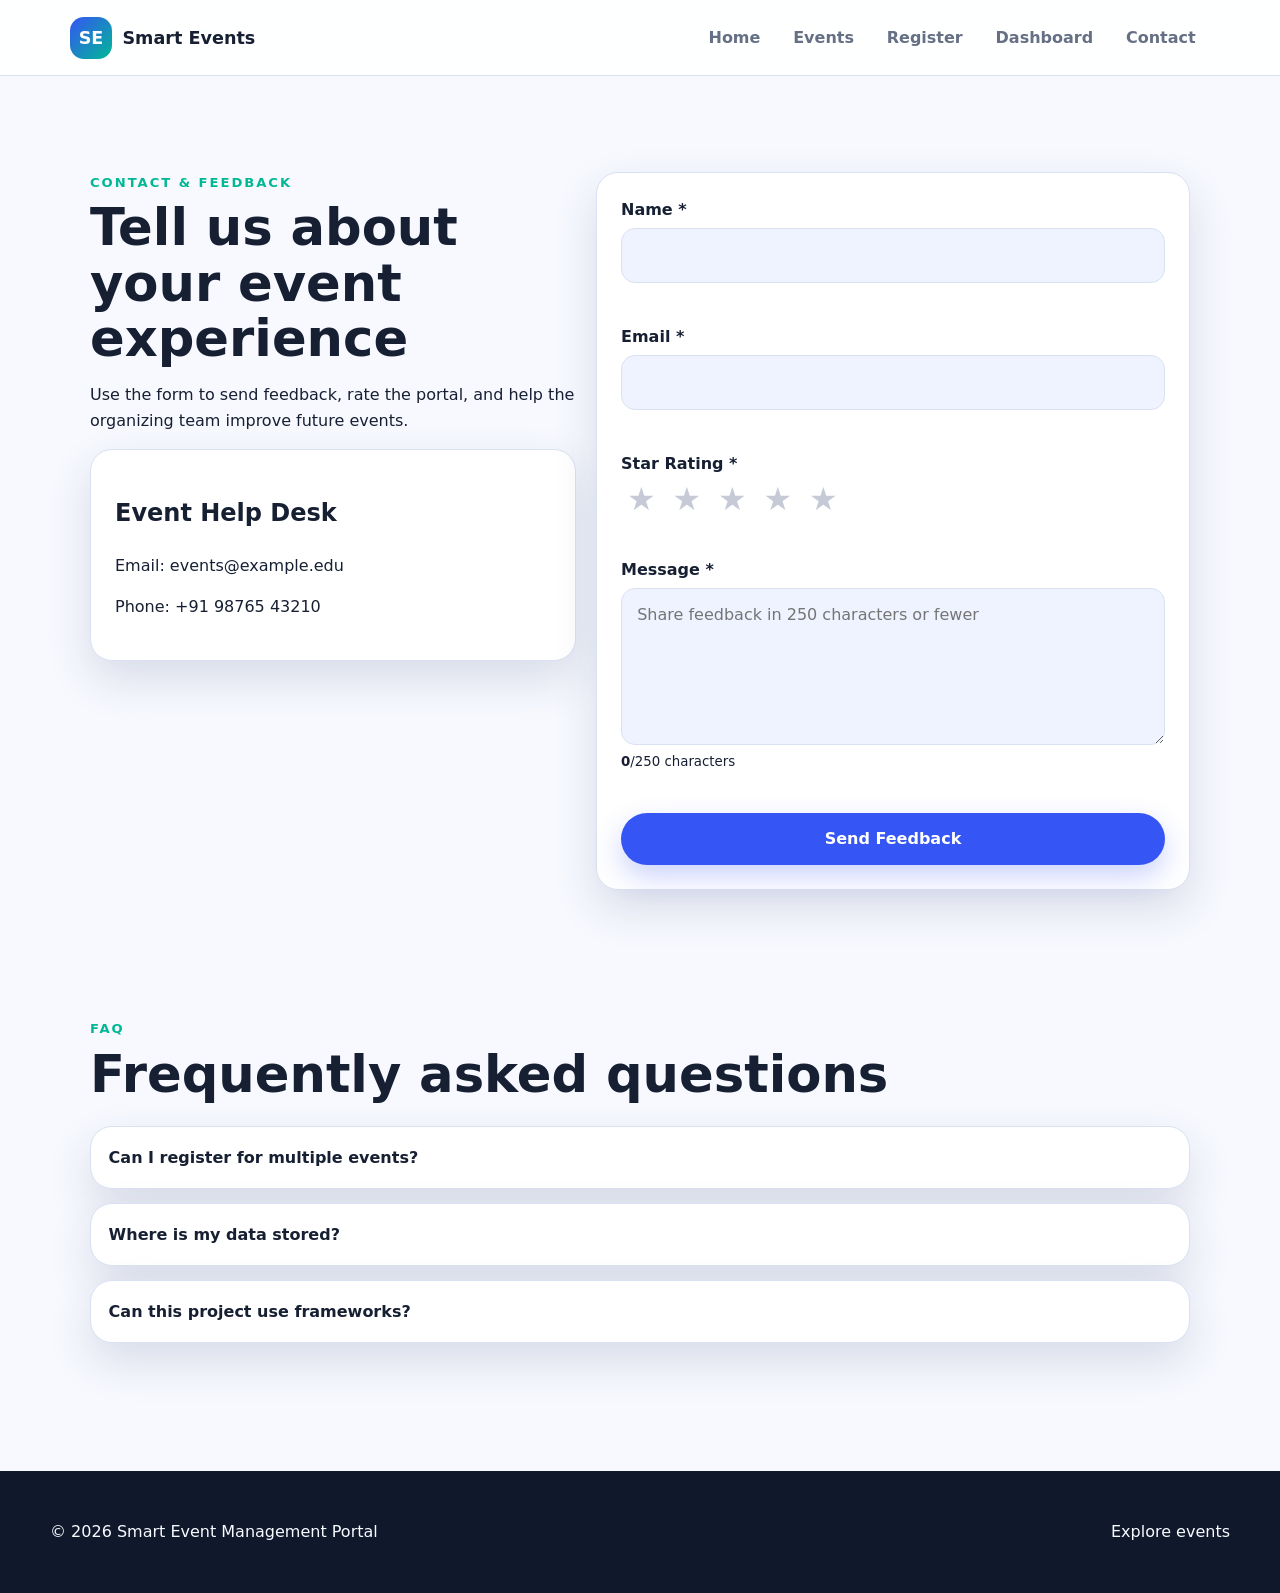
==== contact.html @ 83e4be07 "Build smart event management portal" ====
<!doctype html>
<html lang="en">
  <head>
    <meta charset="UTF-8" />
    <meta name="viewport" content="width=device-width, initial-scale=1.0" />
    <meta
      name="description"
      content="Contact and feedback page for Smart Event Management Portal."
    />
    <title>Contact & Feedback | Smart Event Management Portal</title>
    <link rel="stylesheet" href="css/style.css" />
  </head>
  <body data-page="contact">
    <header class="site-header">
      <nav class="navbar" aria-label="Main navigation">
        <a class="brand" href="index.html"
          ><span class="brand-mark">SE</span><span>Smart Events</span></a
        >
        <button
          class="nav-toggle"
          type="button"
          aria-expanded="false"
          aria-controls="primary-menu"
        >
          ☰
        </button>
        <ul class="nav-menu" id="primary-menu">
          <li><a href="index.html">Home</a></li>
          <li><a href="index.html#events">Events</a></li>
          <li><a href="register.html">Register</a></li>
          <li><a href="dashboard.html">Dashboard</a></li>
          <li><a href="contact.html">Contact</a></li>
        </ul>
      </nav>
    </header>

    <main class="page-shell">
      <section class="section contact-grid">
        <div>
          <p class="eyebrow">Contact & feedback</p>
          <h1>Tell us about your event experience</h1>
          <p>
            Use the form to send feedback, rate the portal, and help the
            organizing team improve future events.
          </p>
          <div class="contact-card">
            <h2>Event Help Desk</h2>
            <p>Email: events@example.edu</p>
            <p>Phone: +91 98765 43210</p>
          </div>
        </div>
        <form class="card-form" id="feedback-form" novalidate>
          <div class="form-message" id="feedback-message" role="status"></div>
          <label class="field">
            <span>Name *</span>
            <input type="text" id="feedback-name" name="name" required />
            <small class="error" data-error-for="feedback-name"></small>
          </label>
          <label class="field">
            <span>Email *</span>
            <input type="email" id="feedback-email" name="email" required />
            <small class="error" data-error-for="feedback-email"></small>
          </label>
          <div class="field">
            <span>Star Rating *</span>
            <div
              class="stars"
              id="star-rating"
              role="radiogroup"
              aria-label="Rate your experience"
            >
              <button type="button" data-rating="1" aria-label="1 star">
                ★
              </button>
              <button type="button" data-rating="2" aria-label="2 stars">
                ★
              </button>
              <button type="button" data-rating="3" aria-label="3 stars">
                ★
              </button>
              <button type="button" data-rating="4" aria-label="4 stars">
                ★
              </button>
              <button type="button" data-rating="5" aria-label="5 stars">
                ★
              </button>
            </div>
            <input type="hidden" id="rating-value" name="rating" required />
            <small class="error" data-error-for="rating-value"></small>
          </div>
          <label class="field">
            <span>Message *</span>
            <textarea
              id="feedback-text"
              name="message"
              rows="5"
              maxlength="250"
              required
              placeholder="Share feedback in 250 characters or fewer"
            ></textarea>
            <small><span id="char-count">0</span>/250 characters</small>
            <small class="error" data-error-for="feedback-text"></small>
          </label>
          <button class="btn primary full" type="submit">Send Feedback</button>
        </form>
      </section>

      <section class="section faq-section">
        <div class="section-heading">
          <p class="eyebrow">FAQ</p>
          <h2>Frequently asked questions</h2>
        </div>
        <div class="accordion" id="faq-accordion">
          <article class="faq-item">
            <button type="button" aria-expanded="false">
              Can I register for multiple events?
            </button>
            <p>
              Yes. Submit the registration form separately for each event you
              want to attend.
            </p>
          </article>
          <article class="faq-item">
            <button type="button" aria-expanded="false">
              Where is my data stored?
            </button>
            <p>
              Registration details are temporarily stored in your browser local
              storage for this mini project.
            </p>
          </article>
          <article class="faq-item">
            <button type="button" aria-expanded="false">
              Can this project use frameworks?
            </button>
            <p>
              No. The implementation is intentionally built with only HTML5,
              CSS3, and vanilla JavaScript.
            </p>
          </article>
        </div>
      </section>
    </main>

    <footer class="site-footer compact-footer">
      <p>© 2026 Smart Event Management Portal</p>
      <a href="index.html#events">Explore events</a>
    </footer>
    <script src="js/script.js"></script>
  </body>
</html>
---- css/style.css ----
:root {
  color-scheme: light;
  --bg: #f7f9ff;
  --surface: #ffffff;
  --surface-2: #eef3ff;
  --text: #172033;
  --muted: #667085;
  --primary: #3655f5;
  --primary-dark: #243bb0;
  --accent: #00b894;
  --danger: #dc3545;
  --warning: #f7b731;
  --border: #d9e1f2;
  --shadow: 0 18px 45px rgba(31, 45, 88, 0.14);
  --radius: 22px;
  --max-width: 1180px;
  font-family:
    Inter,
    ui-sans-serif,
    system-ui,
    -apple-system,
    BlinkMacSystemFont,
    "Segoe UI",
    sans-serif;
}

* {
  box-sizing: border-box;
}

html {
  scroll-behavior: smooth;
}

body {
  margin: 0;
  background: var(--bg);
  color: var(--text);
  line-height: 1.6;
}

body.dark-theme {
  color-scheme: dark;
  --bg: #0d1325;
  --surface: #161f36;
  --surface-2: #101a30;
  --text: #f5f7fb;
  --muted: #aab4c8;
  --primary: #7c8cff;
  --primary-dark: #b8c0ff;
  --accent: #41e2bf;
  --border: #2b3755;
  --shadow: 0 18px 45px rgba(0, 0, 0, 0.32);
}

a {
  color: inherit;
  text-decoration: none;
}

button,
input,
select,
textarea {
  font: inherit;
}

.site-header {
  position: sticky;
  top: 0;
  z-index: 20;
  background: rgba(255, 255, 255, 0.88);
  border-bottom: 1px solid var(--border);
  backdrop-filter: blur(18px);
}

.dark-theme .site-header {
  background: rgba(13, 19, 37, 0.88);
}

.navbar {
  align-items: center;
  display: flex;
  gap: 1rem;
  justify-content: space-between;
  margin: 0 auto;
  max-width: var(--max-width);
  padding: 0.9rem 1.25rem;
}

.brand {
  align-items: center;
  display: inline-flex;
  font-size: 1.1rem;
  font-weight: 800;
  gap: 0.65rem;
}

.brand-mark {
  background: linear-gradient(135deg, var(--primary), var(--accent));
  border-radius: 14px;
  color: #fff;
  display: grid;
  height: 42px;
  place-items: center;
  width: 42px;
}

.nav-menu {
  align-items: center;
  display: flex;
  gap: 0.25rem;
  list-style: none;
  margin: 0;
  padding: 0;
}

.nav-menu a,
.theme-toggle {
  border-radius: 999px;
  color: var(--muted);
  display: inline-flex;
  font-weight: 700;
  padding: 0.65rem 0.9rem;
  transition:
    background 0.2s ease,
    color 0.2s ease,
    transform 0.2s ease;
}

.nav-menu a:hover,
.theme-toggle:hover {
  background: var(--surface-2);
  color: var(--primary);
  transform: translateY(-1px);
}

.theme-toggle,
.nav-toggle {
  background: var(--surface);
  border: 1px solid var(--border);
  cursor: pointer;
}

.nav-toggle {
  border-radius: 12px;
  display: none;
  padding: 0.45rem 0.65rem;
}

.hero {
  margin: 0 auto;
  max-width: 1440px;
  padding: 1.5rem;
}

.hero-slider {
  border-radius: 32px;
  box-shadow: var(--shadow);
  min-height: 520px;
  overflow: hidden;
  position: relative;
}

.slide {
  align-items: center;
  background: linear-gradient(135deg, #1a237e, #3655f5 52%, #00b894);
  color: #fff;
  display: none;
  inset: 0;
  min-height: 520px;
  padding: clamp(2rem, 6vw, 5rem);
  position: absolute;
}

.slide::after {
  background:
    radial-gradient(
      circle at top right,
      rgba(255, 255, 255, 0.32),
      transparent 35%
    ),
    radial-gradient(
      circle at 75% 70%,
      rgba(255, 255, 255, 0.2),
      transparent 28%
    );
  content: "";
  inset: 0;
  pointer-events: none;
  position: absolute;
}

.slide[data-gradient="culture"] {
  background: linear-gradient(135deg, #7b2ff7, #f107a3 56%, #f7b731);
}

.slide[data-gradient="sports"] {
  background: linear-gradient(135deg, #0f2027, #2c5364 55%, #00b894);
}

.slide.active {
  display: flex;
  position: relative;
}

.slide-content {
  max-width: 720px;
  position: relative;
  z-index: 1;
}

.slide h1,
.slide h2 {
  font-size: clamp(2.4rem, 6vw, 5.3rem);
  line-height: 1;
  margin: 0.4rem 0 1.25rem;
}

.slide p {
  font-size: clamp(1rem, 2vw, 1.25rem);
  max-width: 650px;
}

.eyebrow {
  color: var(--accent);
  font-size: 0.82rem;
  font-weight: 900;
  letter-spacing: 0.15em;
  margin: 0 0 0.45rem;
  text-transform: uppercase;
}

.slide .eyebrow {
  color: #fff;
  opacity: 0.9;
}

.hero-actions,
.slider-controls,
.section-heading.split,
.event-tools {
  align-items: center;
  display: flex;
  gap: 1rem;
}

.slider-controls {
  justify-content: center;
  margin-top: -3.5rem;
  position: relative;
  z-index: 2;
}

.slider-dot {
  background: rgba(255, 255, 255, 0.55);
  border: 0;
  border-radius: 999px;
  cursor: pointer;
  height: 12px;
  width: 34px;
}

.slider-dot.active {
  background: #fff;
}

.btn {
  align-items: center;
  border: 0;
  border-radius: 999px;
  cursor: pointer;
  display: inline-flex;
  font-weight: 800;
  justify-content: center;
  padding: 0.85rem 1.25rem;
  transition:
    transform 0.2s ease,
    box-shadow 0.2s ease;
}

.btn:hover {
  transform: translateY(-2px);
}

.btn.primary {
  background: var(--primary);
  box-shadow: 0 12px 28px rgba(54, 85, 245, 0.25);
  color: #fff;
}

.btn.secondary {
  background: rgba(255, 255, 255, 0.18);
  border: 1px solid rgba(255, 255, 255, 0.5);
  color: #fff;
}

.btn.danger {
  background: var(--danger);
  color: #fff;
}

.btn.full {
  width: 100%;
}

.section,
.page-shell {
  margin: 0 auto;
  max-width: var(--max-width);
  padding: 4rem 1.25rem;
}

.page-shell {
  padding-top: 2rem;
}

.section-heading {
  margin-bottom: 1.5rem;
}

.section-heading h2,
.form-intro h1,
.dashboard-hero h1,
.contact-grid h1 {
  font-size: clamp(2rem, 4vw, 3.25rem);
  line-height: 1.08;
  margin: 0;
}

.section-heading.split {
  justify-content: space-between;
}

.text-link {
  color: var(--primary);
  font-weight: 900;
}

.about-grid,
.event-grid,
.form-layout,
.contact-grid,
.dashboard-hero {
  display: grid;
  gap: 1.25rem;
}

.about-grid {
  grid-template-columns: repeat(3, 1fr);
}

.info-card,
.event-card,
.card-form,
.stat-card,
.dashboard-item,
.contact-card,
.faq-item {
  background: var(--surface);
  border: 1px solid var(--border);
  border-radius: var(--radius);
  box-shadow: var(--shadow);
}

.info-card,
.contact-card {
  padding: 1.5rem;
}

.event-tools {
  background: var(--surface);
  border: 1px solid var(--border);
  border-radius: var(--radius);
  box-shadow: var(--shadow);
  flex-wrap: wrap;
  margin-bottom: 1.5rem;
  padding: 1rem;
}

.field {
  display: grid;
  gap: 0.35rem;
  margin-bottom: 1rem;
}

.field.compact {
  flex: 1 1 210px;
  margin: 0;
}

.field span,
.field legend {
  color: var(--text);
  font-weight: 800;
}

input,
select,
textarea {
  background: var(--surface-2);
  border: 1px solid var(--border);
  border-radius: 14px;
  color: var(--text);
  outline: none;
  padding: 0.85rem 0.95rem;
  width: 100%;
}

input:focus,
select:focus,
textarea:focus {
  border-color: var(--primary);
  box-shadow: 0 0 0 4px rgba(54, 85, 245, 0.12);
}

.event-grid {
  grid-template-columns: repeat(3, 1fr);
}

.event-card {
  display: grid;
  overflow: hidden;
}

.event-art {
  align-items: end;
  background: linear-gradient(135deg, var(--primary), var(--accent));
  color: #fff;
  display: flex;
  min-height: 170px;
  padding: 1rem;
}

.event-art.cultural {
  background: linear-gradient(135deg, #7b2ff7, #f107a3);
}
.event-art.technical {
  background: linear-gradient(135deg, #3655f5, #00b894);
}
.event-art.sports {
  background: linear-gradient(135deg, #0f2027, #2c5364);
}
.event-art.workshop {
  background: linear-gradient(135deg, #f7b731, #fc4a1a);
}
.event-art.social {
  background: linear-gradient(135deg, #11998e, #38ef7d);
}

.event-card-body {
  display: grid;
  gap: 0.7rem;
  padding: 1.2rem;
}

.badge-row {
  align-items: center;
  display: flex;
  flex-wrap: wrap;
  gap: 0.5rem;
}

.badge {
  background: var(--surface-2);
  border-radius: 999px;
  color: var(--primary);
  font-size: 0.78rem;
  font-weight: 900;
  padding: 0.3rem 0.65rem;
  text-transform: uppercase;
}

.form-layout,
.contact-grid,
.dashboard-hero {
  align-items: start;
  grid-template-columns: 0.9fr 1.1fr;
}

.card-form {
  padding: 1.5rem;
}

.check-list {
  list-style: none;
  padding: 0;
}

.check-list li {
  margin: 0.45rem 0;
}

.check-list li::before {
  color: var(--accent);
  content: "✓ ";
  font-weight: 900;
}

.radio-group {
  border: 0;
  padding: 0;
}

.radio-group label {
  align-items: center;
  display: inline-flex;
  gap: 0.35rem;
  margin-right: 1rem;
}

.radio-group input {
  width: auto;
}

.error {
  color: var(--danger);
  min-height: 1.2rem;
}

.form-message {
  border-radius: 14px;
  display: none;
  font-weight: 800;
  margin-bottom: 1rem;
  padding: 0.85rem;
}

.form-message.success {
  background: rgba(0, 184, 148, 0.13);
  color: #08775f;
  display: block;
}

.form-message.error-message {
  background: rgba(220, 53, 69, 0.12);
  color: var(--danger);
  display: block;
}

meter {
  height: 12px;
  width: 100%;
}

.stat-card {
  padding: 2rem;
  text-align: center;
}

.stat-card span {
  color: var(--primary);
  display: block;
  font-size: 4rem;
  font-weight: 900;
  line-height: 1;
}

.dashboard-list {
  display: grid;
  gap: 1rem;
}

.dashboard-item {
  align-items: center;
  display: grid;
  gap: 1rem;
  grid-template-columns: 1fr auto;
  padding: 1.2rem;
}

.countdown {
  background: var(--surface-2);
  border-radius: 16px;
  color: var(--primary);
  font-weight: 900;
  padding: 0.9rem;
  text-align: center;
}

.empty-state {
  background: var(--surface);
  border: 1px dashed var(--border);
  border-radius: var(--radius);
  padding: 2rem;
  text-align: center;
}

.stars {
  display: flex;
  gap: 0.3rem;
}

.stars button {
  background: transparent;
  border: 0;
  color: #c5cad6;
  cursor: pointer;
  font-size: 2rem;
  line-height: 1;
}

.stars button.active,
.stars button:hover,
.stars button:hover ~ button.active {
  color: var(--warning);
}

.accordion {
  display: grid;
  gap: 0.9rem;
}

.faq-item {
  overflow: hidden;
}

.faq-item button {
  background: transparent;
  border: 0;
  color: var(--text);
  cursor: pointer;
  font-weight: 900;
  padding: 1.1rem;
  text-align: left;
  width: 100%;
}

.faq-item p {
  display: none;
  margin: 0;
  padding: 0 1.1rem 1.1rem;
}

.faq-item.open p {
  display: block;
}

.site-footer {
  align-items: center;
  background: #10182c;
  color: #f8fbff;
  display: flex;
  gap: 1rem;
  justify-content: space-between;
  margin-top: 2rem;
  padding: 2rem max(1.25rem, calc((100vw - var(--max-width)) / 2));
}

.site-footer nav {
  display: flex;
  flex-wrap: wrap;
  gap: 1rem;
}

.compact-footer {
  margin-top: 0;
}

@media (max-width: 900px) {
  .nav-toggle {
    display: inline-flex;
  }

  .nav-menu {
    background: var(--surface);
    border: 1px solid var(--border);
    border-radius: 18px;
    box-shadow: var(--shadow);
    display: none;
    left: 1rem;
    padding: 0.75rem;
    position: absolute;
    right: 1rem;
    top: 74px;
  }

  .nav-menu.open {
    display: grid;
  }

  .about-grid,
  .event-grid,
  .form-layout,
  .contact-grid,
  .dashboard-hero {
    grid-template-columns: 1fr;
  }

  .section-heading.split,
  .dashboard-item,
  .site-footer {
    align-items: stretch;
    flex-direction: column;
  }
}

@media (max-width: 620px) {
  .hero {
    padding: 0.75rem;
  }

  .hero-slider,
  .slide {
    min-height: 560px;
  }

  .hero-actions,
  .event-tools {
    align-items: stretch;
    flex-direction: column;
  }

  .btn {
    width: 100%;
  }

  .section,
  .page-shell {
    padding: 2.5rem 1rem;
  }
}
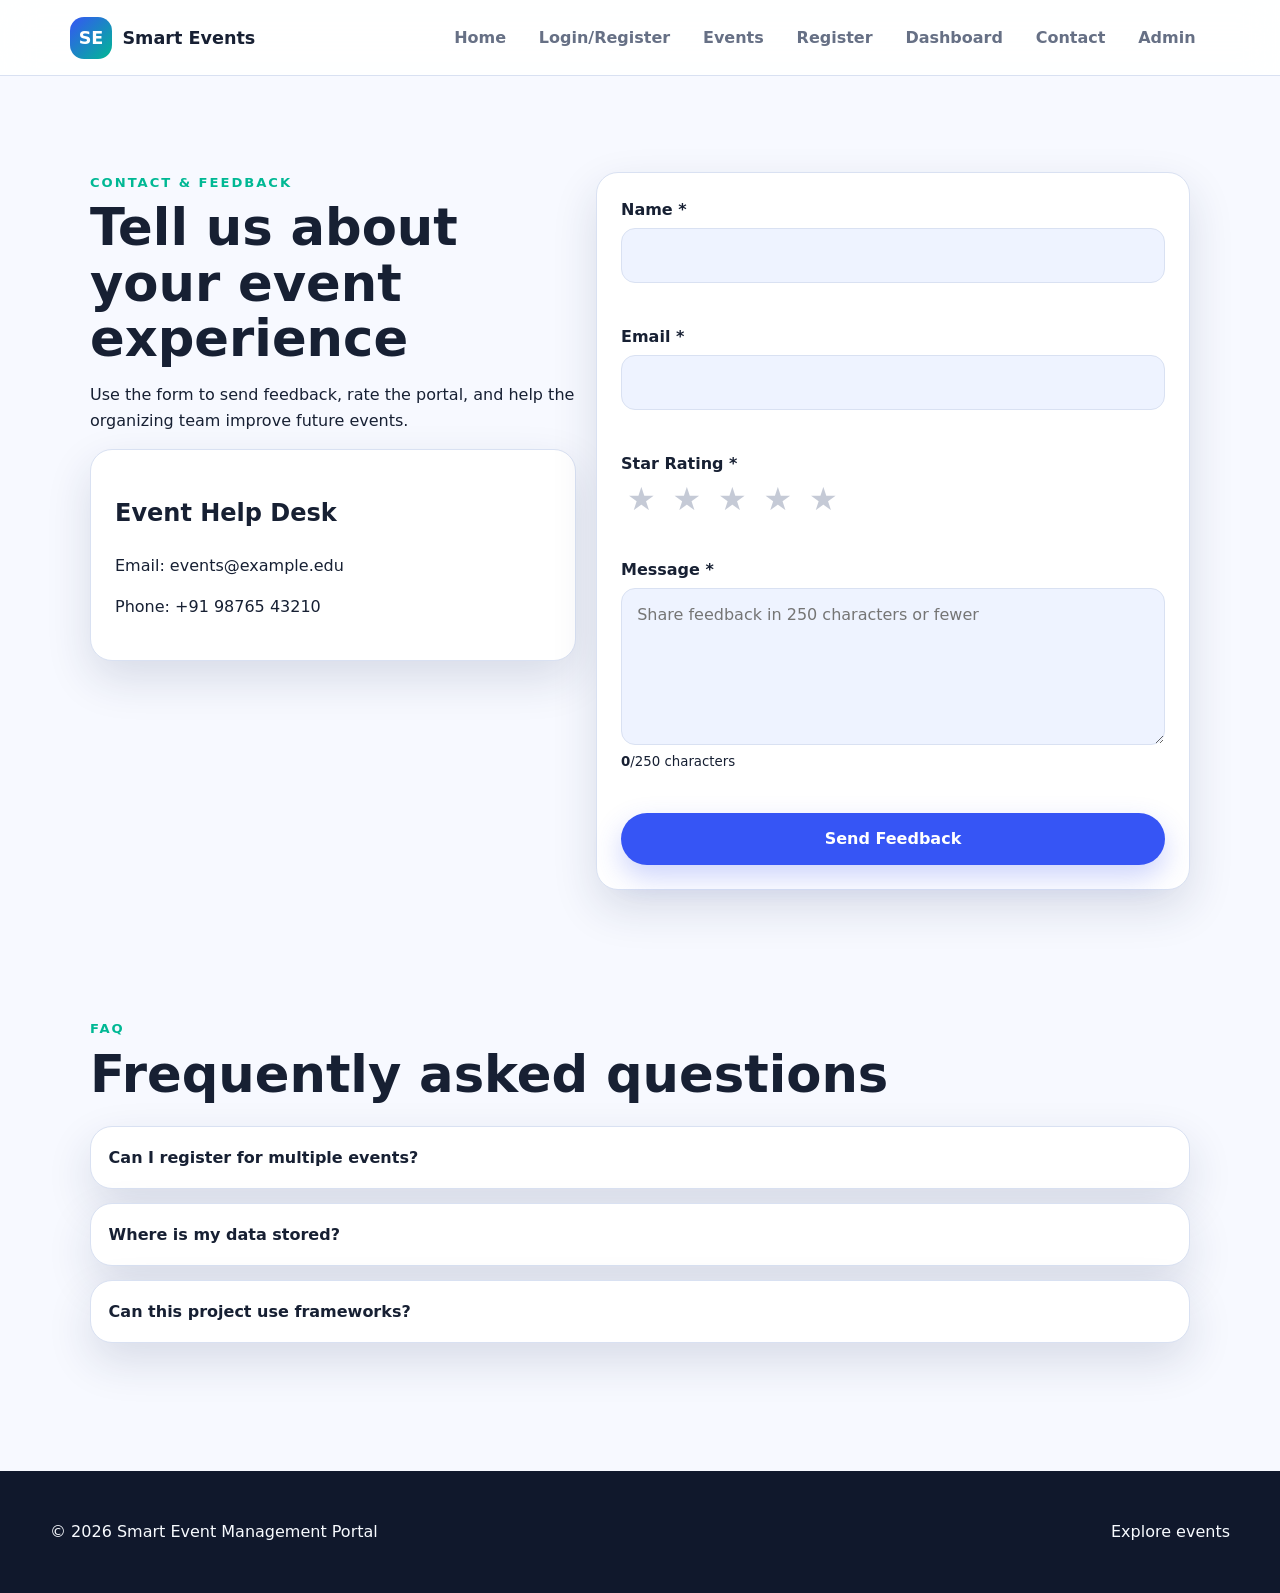
==== commit e1531fa1: "Add admin and participant login management" ====
--- a/contact.html
+++ b/contact.html
@@ -26,10 +26,12 @@
         </button>
         <ul class="nav-menu" id="primary-menu">
           <li><a href="index.html">Home</a></li>
+          <li><a href="index.html#login">Login/Register</a></li>
           <li><a href="index.html#events">Events</a></li>
           <li><a href="register.html">Register</a></li>
           <li><a href="dashboard.html">Dashboard</a></li>
           <li><a href="contact.html">Contact</a></li>
+          <li><a href="admin.html">Admin</a></li>
         </ul>
       </nav>
     </header>
--- a/css/style.css
+++ b/css/style.css
@@ -720,3 +720,131 @@
     padding: 2.5rem 1rem;
   }
 }
+
+.login-choice-section {
+  padding-top: 2rem;
+}
+
+.login-choice-grid,
+.admin-grid {
+  display: grid;
+  gap: 1.25rem;
+  grid-template-columns: 0.9fr 1.1fr;
+}
+
+.login-card {
+  align-self: start;
+}
+
+.login-tabs {
+  background: var(--surface-2);
+  border-radius: 999px;
+  display: grid;
+  gap: 0.35rem;
+  grid-template-columns: repeat(2, 1fr);
+  margin-bottom: 1rem;
+  padding: 0.35rem;
+}
+
+.login-tabs button {
+  background: transparent;
+  border: 0;
+  border-radius: 999px;
+  color: var(--muted);
+  cursor: pointer;
+  font-weight: 900;
+  padding: 0.7rem 0.85rem;
+}
+
+.login-tabs button.active {
+  background: var(--surface);
+  box-shadow: 0 8px 20px rgba(31, 45, 88, 0.12);
+  color: var(--primary);
+}
+
+.login-panel {
+  display: none;
+}
+
+.login-panel.active {
+  display: block;
+}
+
+.stacked-actions {
+  align-items: stretch;
+  flex-direction: column;
+  margin-top: 1rem;
+}
+
+.btn.secondary.surface {
+  background: var(--surface-2);
+  border: 1px solid var(--border);
+  color: var(--primary);
+}
+
+.admin-panel {
+  padding-top: 0;
+}
+
+.admin-stack,
+.admin-section {
+  display: grid;
+  gap: 1rem;
+}
+
+.admin-section {
+  margin-top: 1.25rem;
+}
+
+.compact-heading {
+  margin-bottom: 0;
+}
+
+.admin-list {
+  display: grid;
+  gap: 0.85rem;
+}
+
+.admin-row {
+  align-items: center;
+  background: var(--surface);
+  border: 1px solid var(--border);
+  border-radius: var(--radius);
+  box-shadow: var(--shadow);
+  display: grid;
+  gap: 1rem;
+  grid-template-columns: 1fr auto;
+  padding: 1rem;
+}
+
+.admin-row h3,
+.admin-row p {
+  margin: 0.2rem 0;
+}
+
+.admin-actions {
+  display: flex;
+  flex-wrap: wrap;
+  gap: 0.6rem;
+  justify-content: flex-end;
+}
+
+.form-actions {
+  justify-content: flex-start;
+}
+
+[hidden] {
+  display: none !important;
+}
+
+@media (max-width: 900px) {
+  .login-choice-grid,
+  .admin-grid,
+  .admin-row {
+    grid-template-columns: 1fr;
+  }
+
+  .admin-actions {
+    justify-content: flex-start;
+  }
+}
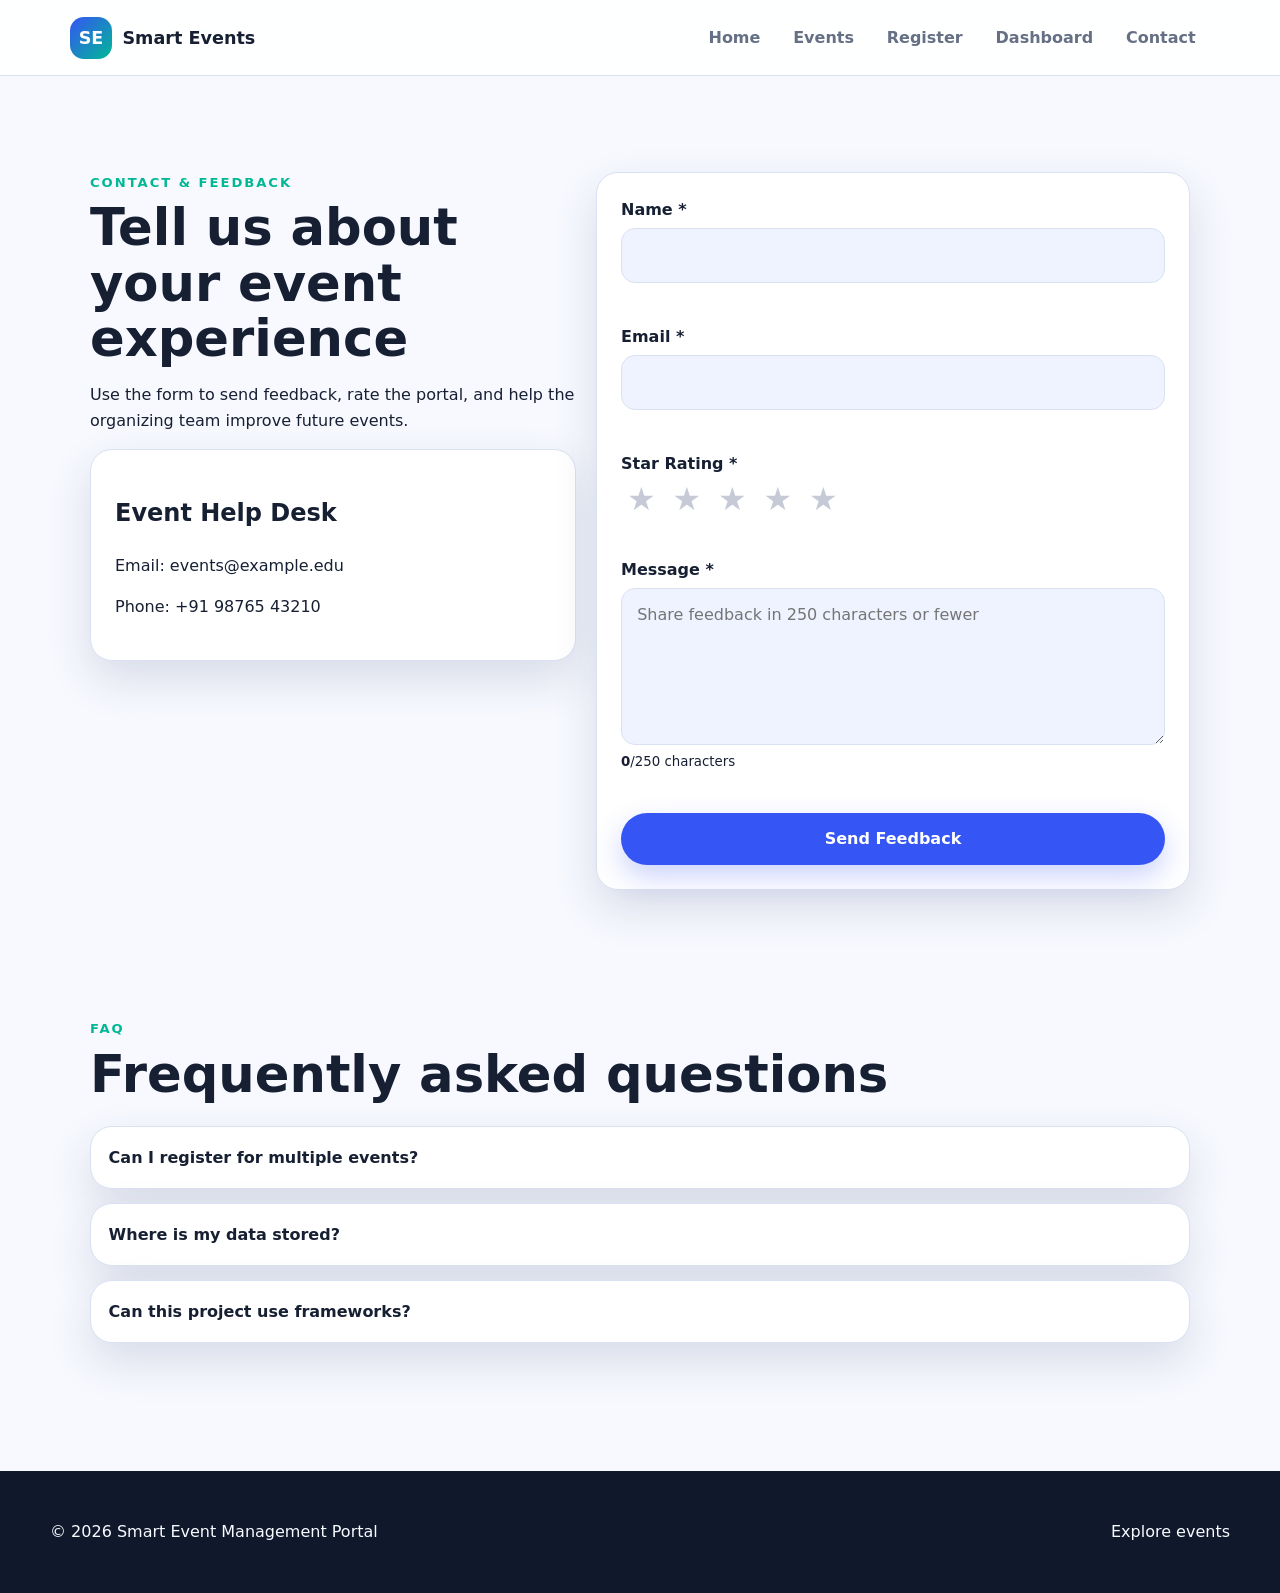
==== commit fc6a5335: "Merge branch 'main' into codex/develop-smart-event-management-portal-n7ny2r" ====
--- a/contact.html
+++ b/contact.html
@@ -26,12 +26,10 @@
         </button>
         <ul class="nav-menu" id="primary-menu">
           <li><a href="index.html">Home</a></li>
-          <li><a href="index.html#login">Login/Register</a></li>
           <li><a href="index.html#events">Events</a></li>
           <li><a href="register.html">Register</a></li>
           <li><a href="dashboard.html">Dashboard</a></li>
           <li><a href="contact.html">Contact</a></li>
-          <li><a href="admin.html">Admin</a></li>
         </ul>
       </nav>
     </header>
--- a/css/style.css
+++ b/css/style.css
@@ -720,131 +720,3 @@
     padding: 2.5rem 1rem;
   }
 }
-
-.login-choice-section {
-  padding-top: 2rem;
-}
-
-.login-choice-grid,
-.admin-grid {
-  display: grid;
-  gap: 1.25rem;
-  grid-template-columns: 0.9fr 1.1fr;
-}
-
-.login-card {
-  align-self: start;
-}
-
-.login-tabs {
-  background: var(--surface-2);
-  border-radius: 999px;
-  display: grid;
-  gap: 0.35rem;
-  grid-template-columns: repeat(2, 1fr);
-  margin-bottom: 1rem;
-  padding: 0.35rem;
-}
-
-.login-tabs button {
-  background: transparent;
-  border: 0;
-  border-radius: 999px;
-  color: var(--muted);
-  cursor: pointer;
-  font-weight: 900;
-  padding: 0.7rem 0.85rem;
-}
-
-.login-tabs button.active {
-  background: var(--surface);
-  box-shadow: 0 8px 20px rgba(31, 45, 88, 0.12);
-  color: var(--primary);
-}
-
-.login-panel {
-  display: none;
-}
-
-.login-panel.active {
-  display: block;
-}
-
-.stacked-actions {
-  align-items: stretch;
-  flex-direction: column;
-  margin-top: 1rem;
-}
-
-.btn.secondary.surface {
-  background: var(--surface-2);
-  border: 1px solid var(--border);
-  color: var(--primary);
-}
-
-.admin-panel {
-  padding-top: 0;
-}
-
-.admin-stack,
-.admin-section {
-  display: grid;
-  gap: 1rem;
-}
-
-.admin-section {
-  margin-top: 1.25rem;
-}
-
-.compact-heading {
-  margin-bottom: 0;
-}
-
-.admin-list {
-  display: grid;
-  gap: 0.85rem;
-}
-
-.admin-row {
-  align-items: center;
-  background: var(--surface);
-  border: 1px solid var(--border);
-  border-radius: var(--radius);
-  box-shadow: var(--shadow);
-  display: grid;
-  gap: 1rem;
-  grid-template-columns: 1fr auto;
-  padding: 1rem;
-}
-
-.admin-row h3,
-.admin-row p {
-  margin: 0.2rem 0;
-}
-
-.admin-actions {
-  display: flex;
-  flex-wrap: wrap;
-  gap: 0.6rem;
-  justify-content: flex-end;
-}
-
-.form-actions {
-  justify-content: flex-start;
-}
-
-[hidden] {
-  display: none !important;
-}
-
-@media (max-width: 900px) {
-  .login-choice-grid,
-  .admin-grid,
-  .admin-row {
-    grid-template-columns: 1fr;
-  }
-
-  .admin-actions {
-    justify-content: flex-start;
-  }
-}
